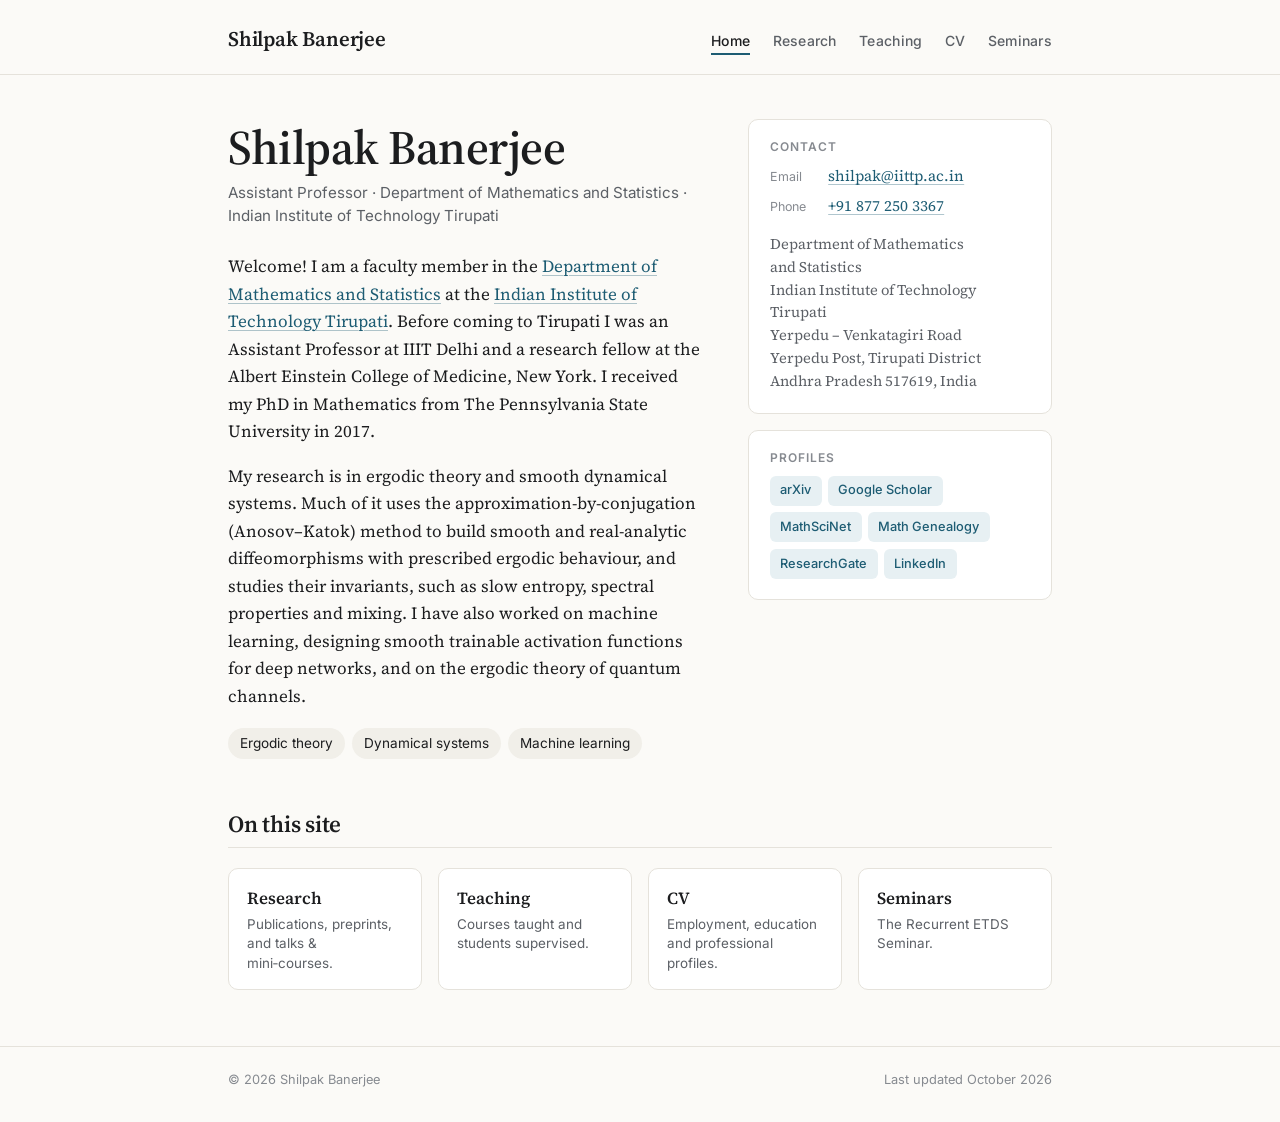
==== index.html @ 16be2671 "Add files via upload" ====
<!doctype html>
<html lang="en">
<head>
  <meta charset="utf-8">
  <meta name="viewport" content="width=device-width, initial-scale=1">
  <title>Shilpak Banerjee</title>
  <meta name="description" content="Shilpak Banerjee, Assistant Professor of Mathematics and Statistics at IIT Tirupati. Ergodic theory, smooth dynamical systems and machine learning.">
  <meta property="og:type" content="profile">
  <meta property="og:title" content="Shilpak Banerjee">
  <meta property="og:description" content="Mathematics and Statistics, IIT Tirupati. Ergodic theory, smooth dynamical systems and machine learning.">
  <meta property="og:url" content="https://shilpakbanerjee.github.io/">
  <link rel="canonical" href="https://shilpakbanerjee.github.io/">
  <link rel="icon" href="assets/favicon.svg" type="image/svg+xml">
  <link rel="preconnect" href="https://fonts.googleapis.com">
  <link rel="preconnect" href="https://fonts.gstatic.com" crossorigin>
  <link rel="stylesheet" href="https://fonts.googleapis.com/css2?family=Inter:wght@400;500;600&family=Source+Serif+4:ital,opsz,wght@0,8..60,400;0,8..60,600;1,8..60,400&display=swap">
  <link rel="stylesheet" href="assets/style.css">
  <script type="application/ld+json">
  {
    "@context": "https://schema.org",
    "@type": "Person",
    "name": "Shilpak Banerjee",
    "jobTitle": "Assistant Professor",
    "affiliation": {
      "@type": "CollegeOrUniversity",
      "name": "Indian Institute of Technology Tirupati",
      "url": "https://www.iittp.ac.in/"
    },
    "alumniOf": "The Pennsylvania State University",
    "knowsAbout": ["Ergodic theory", "Dynamical systems", "Machine learning"],
    "url": "https://shilpakbanerjee.github.io/",
    "sameAs": [
      "https://scholar.google.com/citations?user=S3NP6lYAAAAJ",
      "https://mathscinet.ams.org/mathscinet/MRAuthorID/1220737",
      "https://genealogy.math.ndsu.nodak.edu/id.php?id=223334",
      "https://www.researchgate.net/profile/Shilpak_Banerjee",
      "https://www.linkedin.com/in/shilpakbanerjee/"
    ]
  }
  </script>
</head>
<body>
  <a class="skip-link" href="#main">Skip to content</a>

  <header class="site-header">
    <div class="wrap">
      <a class="brand" href="index.html">Shilpak Banerjee</a>
      <nav class="site-nav" aria-label="Main">
        <ul>
          <li><a href="index.html" aria-current="page">Home</a></li>
          <li><a href="research.html">Research</a></li>
          <li><a href="teaching.html">Teaching</a></li>
          <li><a href="cv.html">CV</a></li>
          <li><a href="seminars.html">Seminars</a></li>
        </ul>
      </nav>
    </div>
  </header>

  <main id="main">
    <div class="wrap">
      <div class="hero">
        <div>
          <h1>Shilpak Banerjee</h1>
          <p class="role">
            <span>Assistant Professor</span> ·
            <span>Department of Mathematics and Statistics</span> ·
            <span>Indian Institute of Technology Tirupati</span>
          </p>

          <p>
            Welcome! I am a faculty member in the
            <a href="http://mast.iittp.ac.in/">Department of Mathematics and Statistics</a>
            at the <a href="https://www.iittp.ac.in/">Indian Institute of Technology Tirupati</a>.
            Before coming to Tirupati I was an Assistant Professor at IIIT&nbsp;Delhi and a
            research fellow at the Albert Einstein College of Medicine, New York. I received
            my PhD in Mathematics from The Pennsylvania State University in 2017.
          </p>
          <p>
            My research is in ergodic theory and smooth dynamical systems. Much of it uses the
            approximation-by-conjugation (Anosov–Katok) method to build smooth and real-analytic
            diffeomorphisms with prescribed ergodic behaviour, and studies their invariants, such as
            slow entropy, spectral properties and mixing. I have also worked on machine learning,
            designing smooth trainable activation functions for deep networks, and on the ergodic
            theory of quantum channels.
          </p>

          <ul class="interests" aria-label="Research interests">
            <li>Ergodic theory</li>
            <li>Dynamical systems</li>
            <li>Machine learning</li>
          </ul>
        </div>

        <aside aria-label="Contact and profiles">
          <!-- To add a photo: put it at assets/photo.jpg and uncomment the next line.
          <img class="photo" src="assets/photo.jpg" alt="Shilpak Banerjee" width="560" height="700">
          -->
          <div class="card">
            <h2>Contact</h2>
            <ul class="contact-list">
              <li><span class="label">Email</span>
                <span class="email" data-user="shilpak" data-domain="iittp.ac.in">shilpak (at) iittp (dot) ac (dot) in</span></li>
              <li><span class="label">Phone</span>
                <a href="tel:+918772503367">+91 877 250 3367</a></li>
            </ul>
            <address>
              Department of Mathematics<br>
              and Statistics<br>
              Indian Institute of Technology<br>
              Tirupati<br>
              Yerpedu – Venkatagiri Road<br>
              Yerpedu Post, Tirupati District<br>
              Andhra Pradesh 517619, India
            </address>
          </div>

          <div class="card">
            <h2>Profiles</h2>
            <ul class="profile-links">
              <li><a href="https://arxiv.org/search/math?query=Banerjee%2C+Shilpak&amp;searchtype=author&amp;abstracts=show&amp;order=-announced_date_first&amp;size=50">arXiv</a></li>
              <li><a href="https://scholar.google.com/citations?user=S3NP6lYAAAAJ&amp;hl=en">Google Scholar</a></li>
              <li><a href="https://mathscinet.ams.org/mathscinet/MRAuthorID/1220737">MathSciNet</a></li>
              <li><a href="https://genealogy.math.ndsu.nodak.edu/id.php?id=223334">Math Genealogy</a></li>
              <li><a href="https://www.researchgate.net/profile/Shilpak_Banerjee">ResearchGate</a></li>
              <li><a href="https://www.linkedin.com/in/shilpakbanerjee/">LinkedIn</a></li>
            </ul>
          </div>
        </aside>
      </div>

      <section class="home-sections" aria-labelledby="explore">
        <h2 class="section-title" id="explore">On this site</h2>
        <div class="quick-links">
          <a href="research.html">
            <strong>Research</strong>
            <span>Publications, preprints, and talks &amp; mini&#8209;courses.</span>
          </a>
          <a href="teaching.html">
            <strong>Teaching</strong>
            <span>Courses taught and students supervised.</span>
          </a>
          <a href="cv.html">
            <strong>CV</strong>
            <span>Employment, education and professional profiles.</span>
          </a>
          <a href="seminars.html">
            <strong>Seminars</strong>
            <span>The Recurrent ETDS Seminar.</span>
          </a>
        </div>
      </section>
    </div>
  </main>

  <footer class="site-footer">
    <div class="wrap">
      <span>© 2026 Shilpak Banerjee</span>
      <span>Last updated October 2026</span>
    </div>
  </footer>

  <script src="assets/site.js"></script>
</body>
</html>
---- assets/style.css ----
/* ==========================================================================
   Shilpak Banerjee — personal site
   Plain CSS, no build step. Colours are defined once below; dark mode
   follows the visitor's system setting.
   ========================================================================== */

:root {
  --bg: #fbfaf7;
  --surface: #ffffff;
  --ink: #1c1d1f;
  --muted: #5c6066;
  --faint: #868a90;
  --rule: #e5e2db;
  --accent: #1d5c73;
  --accent-hover: #123f50;
  --accent-soft: #e7f0f3;
  --tag: #f1efe9;

  --serif: "Source Serif 4", "Source Serif Pro", Georgia, "Times New Roman", serif;
  --sans: "Inter", system-ui, -apple-system, "Segoe UI", Roboto, "Helvetica Neue", Arial, sans-serif;

  --page: 54rem;
  --gutter: 1.25rem;
  --radius: 10px;
  color-scheme: light dark;
}

@media (prefers-color-scheme: dark) {
  :root {
    --bg: #131517;
    --surface: #1a1d20;
    --ink: #e8e6e1;
    --muted: #a6aab0;
    --faint: #7f838a;
    --rule: #2d3135;
    --accent: #7fc3d8;
    --accent-hover: #a8d9e8;
    --accent-soft: #1b2b31;
    --tag: #23272b;
  }
}

/* ---------- base ---------- */

*, *::before, *::after { box-sizing: border-box; }

html { -webkit-text-size-adjust: 100%; text-size-adjust: 100%; }

body {
  margin: 0;
  background: var(--bg);
  color: var(--ink);
  font-family: var(--serif);
  font-size: 1.0625rem;
  line-height: 1.62;
  font-optical-sizing: auto;
  -webkit-font-smoothing: antialiased;
  text-rendering: optimizeLegibility;
}

a {
  color: var(--accent);
  text-decoration: underline;
  text-decoration-thickness: 1px;
  text-underline-offset: 0.18em;
  text-decoration-color: color-mix(in srgb, var(--accent) 35%, transparent);
  transition: color .15s, text-decoration-color .15s;
}
a:hover { color: var(--accent-hover); text-decoration-color: currentColor; }
a:focus-visible, summary:focus-visible {
  outline: 2px solid var(--accent);
  outline-offset: 3px;
  border-radius: 3px;
}

h1, h2, h3 {
  font-family: var(--serif);
  font-weight: 600;
  line-height: 1.2;
  letter-spacing: -0.01em;
  margin: 0;
  text-wrap: balance;
}

p { margin: 0 0 1em; }

.skip-link {
  position: absolute;
  left: -999px;
  top: 0.5rem;
  background: var(--surface);
  color: var(--accent);
  padding: 0.5rem 0.9rem;
  border-radius: 6px;
  font-family: var(--sans);
  font-size: 0.9rem;
  z-index: 10;
}
.skip-link:focus { left: 0.75rem; }

.wrap {
  max-width: var(--page);
  margin: 0 auto;
  padding: 0 var(--gutter);
}

/* ---------- header & navigation ---------- */

.site-header {
  border-bottom: 1px solid var(--rule);
}
.site-header .wrap {
  display: flex;
  align-items: baseline;
  justify-content: space-between;
  gap: 0.75rem 2rem;
  flex-wrap: wrap;
  padding-top: 1.4rem;
  padding-bottom: 1.1rem;
}
.brand {
  font-family: var(--serif);
  font-size: 1.3rem;
  font-weight: 600;
  color: var(--ink);
  text-decoration: none;
  letter-spacing: -0.01em;
}
.brand:hover { color: var(--accent); }

.site-nav ul {
  list-style: none;
  margin: 0;
  padding: 0;
  display: flex;
  flex-wrap: wrap;
  gap: 0.25rem 1.4rem;
}
.site-nav a {
  font-family: var(--sans);
  font-size: 0.875rem;
  font-weight: 500;
  letter-spacing: 0.02em;
  color: var(--muted);
  text-decoration: none;
  padding: 0.2rem 0;
  border-bottom: 2px solid transparent;
}
.site-nav a:hover { color: var(--ink); }
.site-nav a[aria-current="page"] {
  color: var(--ink);
  border-bottom-color: var(--accent);
}

/* ---------- page layout ---------- */

main { padding: 2.75rem 0 3.5rem; }

.page-title {
  font-size: clamp(1.9rem, 1.4rem + 2vw, 2.5rem);
  margin-bottom: 0.4rem;
}
.page-lede {
  color: var(--muted);
  font-size: 1.05rem;
  max-width: 40rem;
  margin-bottom: 2.25rem;
}

section + section { margin-top: 3rem; }

.section-title {
  font-size: 1.45rem;
  padding-bottom: 0.5rem;
  margin-bottom: 0.25rem;
  border-bottom: 1px solid var(--rule);
}
.subsection-title {
  font-family: var(--sans);
  font-size: 0.78rem;
  font-weight: 600;
  letter-spacing: 0.09em;
  text-transform: uppercase;
  color: var(--faint);
  margin: 1.9rem 0 0.2rem;
}
.section-title + .subsection-title { margin-top: 1.25rem; }

/* jump links at the top of long pages */
.toc {
  display: flex;
  flex-wrap: wrap;
  gap: 0.5rem;
  margin: -1rem 0 2.5rem;
  padding: 0;
  list-style: none;
}
.toc a {
  display: inline-block;
  font-family: var(--sans);
  font-size: 0.82rem;
  font-weight: 500;
  color: var(--muted);
  text-decoration: none;
  padding: 0.3rem 0.75rem;
  border: 1px solid var(--rule);
  border-radius: 999px;
  background: var(--surface);
}
.toc a:hover { color: var(--accent); border-color: var(--accent); }

/* ---------- home ---------- */

.hero {
  display: grid;
  grid-template-columns: minmax(0, 1fr) 19rem;
  gap: 3rem;
  align-items: start;
}
.hero h1 {
  font-size: clamp(2.2rem, 1.5rem + 3vw, 3rem);
  margin-bottom: 0.35rem;
}
.hero .role {
  font-family: var(--sans);
  font-size: 0.95rem;
  color: var(--muted);
  margin-bottom: 1.6rem;
  line-height: 1.5;
}
.hero .role span { white-space: nowrap; }

.photo {
  width: 100%;
  aspect-ratio: 4 / 5;
  object-fit: cover;
  border-radius: var(--radius);
  margin-bottom: 1.25rem;
  display: block;
}

.card {
  background: var(--surface);
  border: 1px solid var(--rule);
  border-radius: var(--radius);
  padding: 1.25rem 1.3rem;
}
.card h2 {
  font-family: var(--sans);
  font-size: 0.75rem;
  font-weight: 600;
  letter-spacing: 0.09em;
  text-transform: uppercase;
  color: var(--faint);
  margin-bottom: 0.65rem;
}
.card + .card { margin-top: 1rem; }
.card address {
  font-style: normal;
  font-size: 0.92rem;
  line-height: 1.55;
  color: var(--muted);
}
.contact-list {
  list-style: none;
  margin: 0 0 0.9rem;
  padding: 0;
  font-size: 0.95rem;
}
.contact-list li { margin-bottom: 0.3rem; overflow-wrap: anywhere; }
.contact-list .label {
  font-family: var(--sans);
  font-size: 0.78rem;
  color: var(--faint);
  display: inline-block;
  min-width: 3.4rem;
}

.profile-links {
  list-style: none;
  margin: 0;
  padding: 0;
  display: flex;
  flex-wrap: wrap;
  gap: 0.4rem;
}
.profile-links a {
  display: inline-block;
  font-family: var(--sans);
  font-size: 0.8rem;
  font-weight: 500;
  text-decoration: none;
  padding: 0.28rem 0.65rem;
  border-radius: 6px;
  background: var(--accent-soft);
  color: var(--accent);
}
.profile-links a:hover { background: var(--accent); color: var(--bg); }

.interests {
  list-style: none;
  padding: 0;
  margin: 0.4rem 0 0;
  display: flex;
  flex-wrap: wrap;
  gap: 0.45rem;
}
.interests li {
  font-family: var(--sans);
  font-size: 0.85rem;
  padding: 0.3rem 0.75rem;
  border-radius: 999px;
  background: var(--tag);
  color: var(--ink);
}

.home-sections { margin-top: 3.25rem; }

.quick-links {
  display: grid;
  grid-template-columns: repeat(auto-fit, minmax(12rem, 1fr));
  gap: 1rem;
  margin-top: 1.25rem;
}
.quick-links a {
  display: block;
  padding: 1rem 1.1rem;
  border: 1px solid var(--rule);
  border-radius: var(--radius);
  background: var(--surface);
  text-decoration: none;
  color: var(--ink);
  transition: border-color .15s, transform .15s;
}
.quick-links a:hover { border-color: var(--accent); transform: translateY(-1px); }
.quick-links strong {
  display: block;
  font-weight: 600;
  margin-bottom: 0.15rem;
}
.quick-links span {
  font-family: var(--sans);
  font-size: 0.84rem;
  color: var(--muted);
  line-height: 1.45;
  display: block;
}

/* ---------- publication list ---------- */

.pubs, .entries {
  list-style: none;
  margin: 0;
  padding: 0;
}
.pub {
  display: grid;
  grid-template-columns: 3.6rem minmax(0, 1fr);
  gap: 0 1rem;
  padding: 1rem 0;
  border-bottom: 1px solid var(--rule);
}
.pub:last-child { border-bottom: 0; }
.pub-year {
  font-family: var(--sans);
  font-size: 0.85rem;
  font-weight: 500;
  color: var(--faint);
  padding-top: 0.2rem;
  font-variant-numeric: tabular-nums;
}
.pub-title {
  font-weight: 600;
  line-height: 1.38;
  margin-bottom: 0.15rem;
}
.pub-authors, .pub-venue {
  font-size: 0.96rem;
  color: var(--muted);
  line-height: 1.5;
}
.pub-authors strong { color: var(--ink); font-weight: 600; }
.pub-venue em { color: var(--ink); }

.links {
  display: flex;
  flex-wrap: wrap;
  gap: 0.4rem;
  margin-top: 0.5rem;
}
.links a {
  font-family: var(--sans);
  font-size: 0.76rem;
  font-weight: 500;
  text-decoration: none;
  padding: 0.16rem 0.55rem;
  border: 1px solid var(--rule);
  border-radius: 5px;
  color: var(--accent);
  background: var(--surface);
}
.links a:hover { border-color: var(--accent); }

/* ---------- dated entries (talks, teaching, students) ---------- */

.year-group {
  display: grid;
  grid-template-columns: 3.6rem minmax(0, 1fr);
  gap: 0 1rem;
  padding: 0.9rem 0;
  border-bottom: 1px solid var(--rule);
}
.year-group:last-child { border-bottom: 0; }
.year-group > .year {
  margin: 0;
  font-family: var(--sans);
  font-size: 0.85rem;
  font-weight: 600;
  color: var(--faint);
  padding-top: 0.2rem;
  font-variant-numeric: tabular-nums;
}
.entry {
  display: grid;
  grid-template-columns: 5.6rem minmax(0, 1fr);
  gap: 0 0.9rem;
  padding: 0.2rem 0 0.45rem;
}
.entry-when {
  font-family: var(--sans);
  font-size: 0.82rem;
  color: var(--faint);
  padding-top: 0.18rem;
  font-variant-numeric: tabular-nums;
}
.entry-what { line-height: 1.5; }
.entry-what .where { color: var(--muted); }
.entry-what .code {
  font-family: var(--sans);
  font-size: 0.82rem;
  font-weight: 600;
  color: var(--muted);
  margin-right: 0.35rem;
}

.tag {
  display: inline-block;
  font-family: var(--sans);
  font-size: 0.7rem;
  font-weight: 600;
  letter-spacing: 0.04em;
  text-transform: uppercase;
  padding: 0.08rem 0.42rem;
  border-radius: 4px;
  background: var(--tag);
  color: var(--muted);
  vertical-align: 0.12em;
  margin-left: 0.3rem;
  white-space: nowrap;
}

.institution {
  font-family: var(--serif);
  font-size: 1.08rem;
  font-weight: 600;
  margin: 1.9rem 0 0.35rem;
}
.institution small {
  display: block;
  font-family: var(--sans);
  font-size: 0.8rem;
  font-weight: 400;
  color: var(--faint);
  margin-top: 0.1rem;
}

details.institution-block { border-bottom: 1px solid var(--rule); }
details.institution-block > summary {
  cursor: pointer;
  list-style: none;
  padding: 1.1rem 0 0.9rem;
  display: flex;
  justify-content: space-between;
  align-items: baseline;
  gap: 1rem;
}
details.institution-block > summary::-webkit-details-marker { display: none; }
details.institution-block > summary .institution { margin: 0; }
details.institution-block > summary::after {
  content: "+";
  font-family: var(--sans);
  font-size: 1.2rem;
  color: var(--faint);
  line-height: 1;
}
details.institution-block[open] > summary::after { content: "\2212"; }
details.institution-block > .entries { padding-bottom: 1rem; }

.people {
  display: grid;
  grid-template-columns: repeat(auto-fit, minmax(15rem, 1fr));
  gap: 1rem;
  margin-top: 1rem;
}
.person {
  background: var(--surface);
  border: 1px solid var(--rule);
  border-radius: var(--radius);
  padding: 1rem 1.1rem;
}
.person h4 {
  margin: 0 0 0.2rem;
  font-family: var(--serif);
  font-size: 1.05rem;
  font-weight: 600;
}
.person p {
  margin: 0.15rem 0 0;
  font-size: 0.92rem;
  color: var(--muted);
  line-height: 1.5;
}
.person .meta {
  font-family: var(--sans);
  font-size: 0.8rem;
  color: var(--faint);
}

.muted { color: var(--muted); }

.simple-list {
  list-style: none;
  margin: 0.5rem 0 0;
  padding: 0;
}
.simple-list li {
  padding: 0.55rem 0;
  border-bottom: 1px solid var(--rule);
  display: grid;
  grid-template-columns: 9.5rem minmax(0, 1fr);
  gap: 0 1rem;
}
.simple-list li:last-child { border-bottom: 0; }
.simple-list .when {
  font-family: var(--sans);
  font-size: 0.84rem;
  color: var(--faint);
  padding-top: 0.15rem;
}

/* ---------- CV timeline ---------- */

.timeline {
  list-style: none;
  margin: 0.75rem 0 0;
  padding: 0;
}
.timeline li {
  display: grid;
  grid-template-columns: 9.5rem minmax(0, 1fr);
  gap: 0 1.25rem;
  padding: 0.9rem 0;
  border-bottom: 1px solid var(--rule);
}
.timeline li:last-child { border-bottom: 0; }
.timeline .when {
  font-family: var(--sans);
  font-size: 0.85rem;
  color: var(--faint);
  padding-top: 0.15rem;
  font-variant-numeric: tabular-nums;
}
.timeline .what strong { font-weight: 600; display: block; }
.timeline .what span { color: var(--muted); font-size: 0.97rem; }

/* ---------- callout ---------- */

.callout {
  border: 1px solid var(--rule);
  border-left: 3px solid var(--accent);
  border-radius: var(--radius);
  background: var(--surface);
  padding: 1.25rem 1.4rem;
  margin-top: 1rem;
}
.callout h3 { font-size: 1.2rem; margin-bottom: 0.4rem; }
.callout p:last-child { margin-bottom: 0; }

.button {
  display: inline-block;
  font-family: var(--sans);
  font-size: 0.88rem;
  font-weight: 600;
  text-decoration: none;
  padding: 0.55rem 1rem;
  border-radius: 7px;
  background: var(--accent);
  color: var(--bg);
}
.button:hover { background: var(--accent-hover); color: var(--bg); }

/* ---------- footer ---------- */

.site-footer {
  border-top: 1px solid var(--rule);
  font-family: var(--sans);
  font-size: 0.8rem;
  color: var(--faint);
}
.site-footer .wrap {
  display: flex;
  flex-wrap: wrap;
  justify-content: space-between;
  gap: 0.5rem 1.5rem;
  padding-top: 1.4rem;
  padding-bottom: 2rem;
}
.site-footer a { color: var(--muted); }

/* ---------- small screens ---------- */

@media (max-width: 760px) {
  body { font-size: 1rem; }
  main { padding-top: 2rem; }
  .hero { grid-template-columns: 1fr; gap: 2rem; }
  .site-header .wrap { padding-top: 1.1rem; padding-bottom: 0.9rem; }
  .site-nav ul { gap: 0.2rem 1.1rem; }
}

@media (max-width: 560px) {
  .pub, .year-group { grid-template-columns: 1fr; }
  .pub-year, .year-group > .year { padding-top: 0; margin-bottom: 0.2rem; }
  .entry { grid-template-columns: 3.8rem minmax(0, 1fr); gap: 0 0.6rem; }
  .simple-list li, .timeline li { grid-template-columns: 1fr; }
  .simple-list .when, .timeline .when { margin-bottom: 0.1rem; }
}

/* ---------- print (CV and publication list print cleanly) ---------- */

@media print {
  :root {
    --bg: #fff; --surface: #fff; --ink: #000; --muted: #333; --faint: #555;
    --rule: #ccc; --accent: #000; --accent-soft: #fff; --tag: #eee;
  }
  body { font-size: 10.5pt; }
  .site-nav, .skip-link, .toc, .site-footer { display: none; }
  main { padding: 1rem 0; }
  a { text-decoration: none; }
  .links { display: none; }
  .pub, .entry, .timeline li { break-inside: avoid; }
  details.institution-block > summary::after { content: ""; }
}

@media (prefers-reduced-motion: reduce) {
  * { transition: none !important; }
}
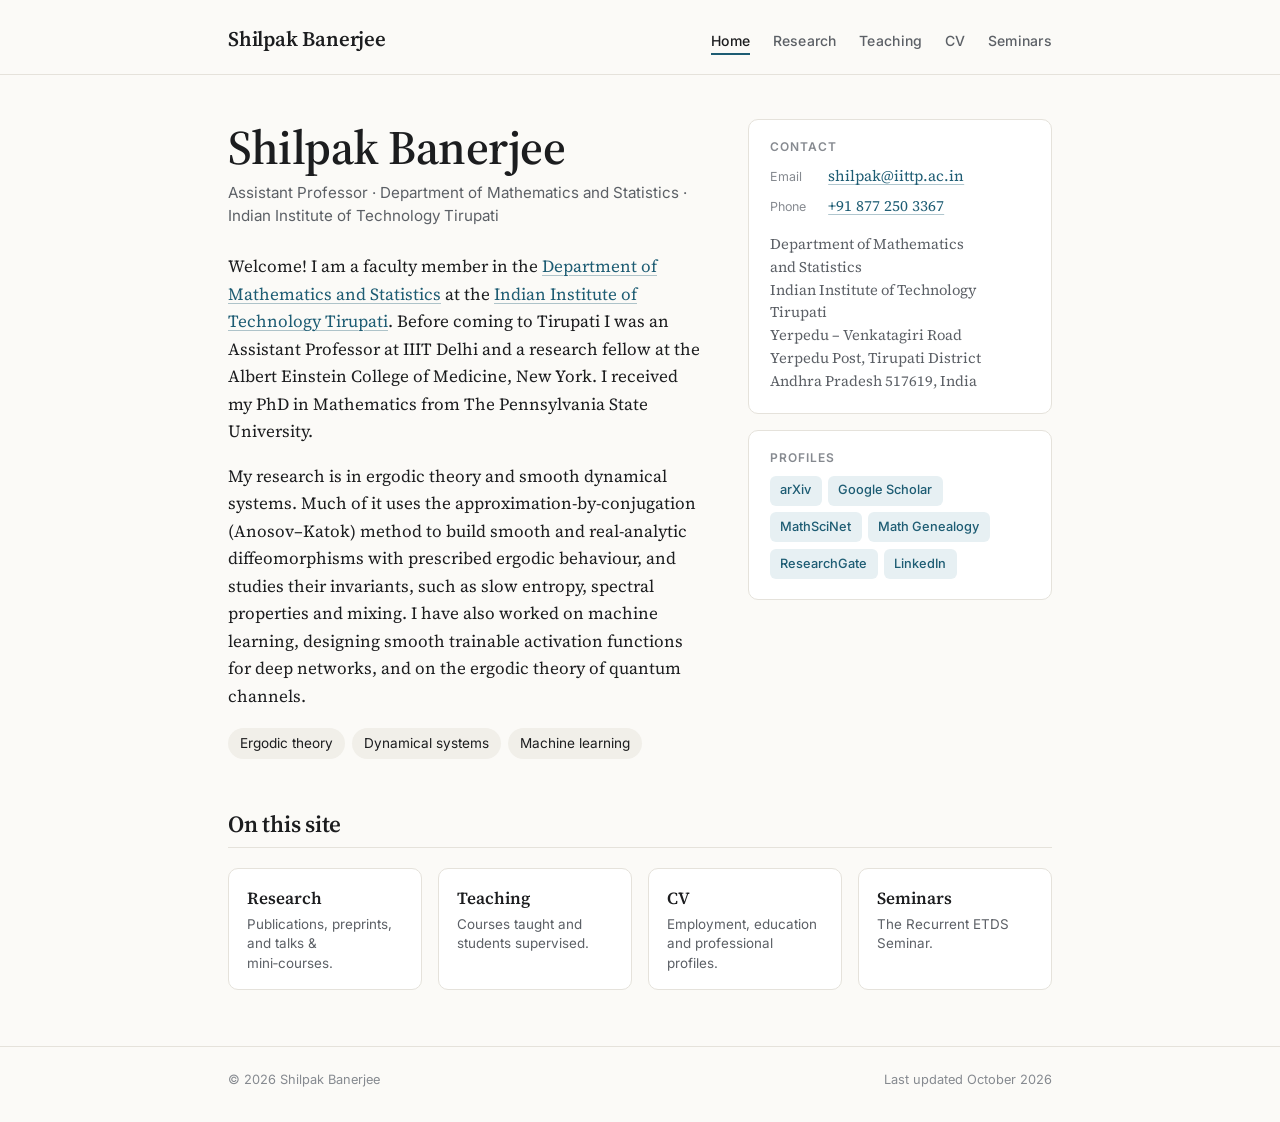
==== commit 462f9950: "Update PhD description in index.html Removed the year from the PhD description." ====
--- a/index.html
+++ b/index.html
@@ -74,7 +74,7 @@
             at the <a href="https://www.iittp.ac.in/">Indian Institute of Technology Tirupati</a>.
             Before coming to Tirupati I was an Assistant Professor at IIIT&nbsp;Delhi and a
             research fellow at the Albert Einstein College of Medicine, New York. I received
-            my PhD in Mathematics from The Pennsylvania State University in 2017.
+            my PhD in Mathematics from The Pennsylvania State University.
           </p>
           <p>
             My research is in ergodic theory and smooth dynamical systems. Much of it uses the
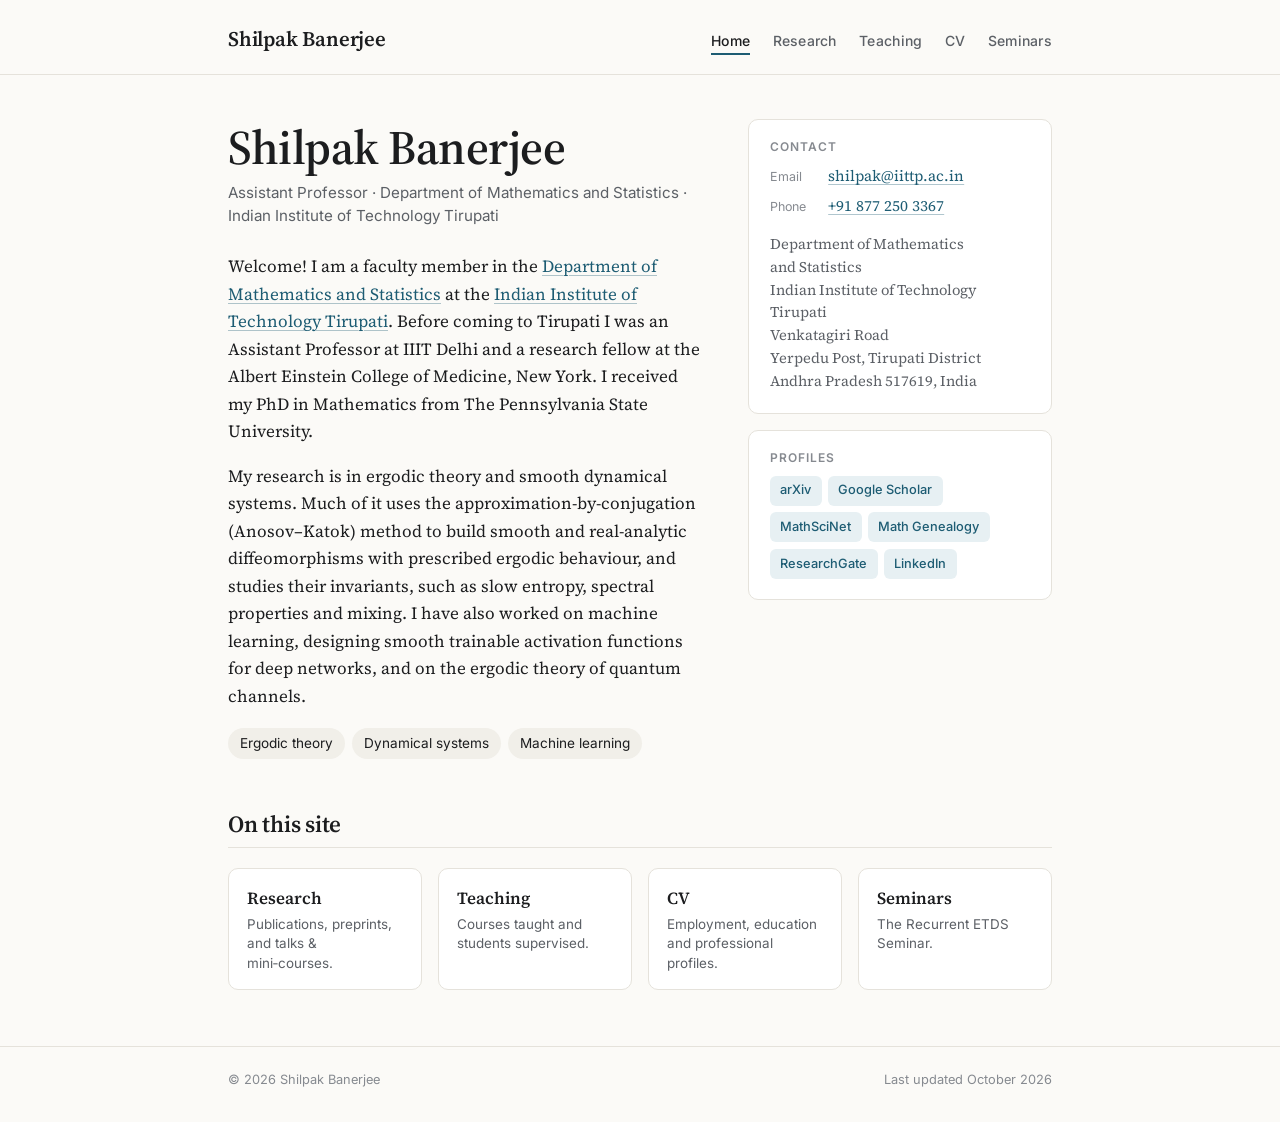
==== commit c06b8590: "Update address line in index.html" ====
--- a/index.html
+++ b/index.html
@@ -109,7 +109,7 @@
               and Statistics<br>
               Indian Institute of Technology<br>
               Tirupati<br>
-              Yerpedu – Venkatagiri Road<br>
+              Venkatagiri Road<br>
               Yerpedu Post, Tirupati District<br>
               Andhra Pradesh 517619, India
             </address>
